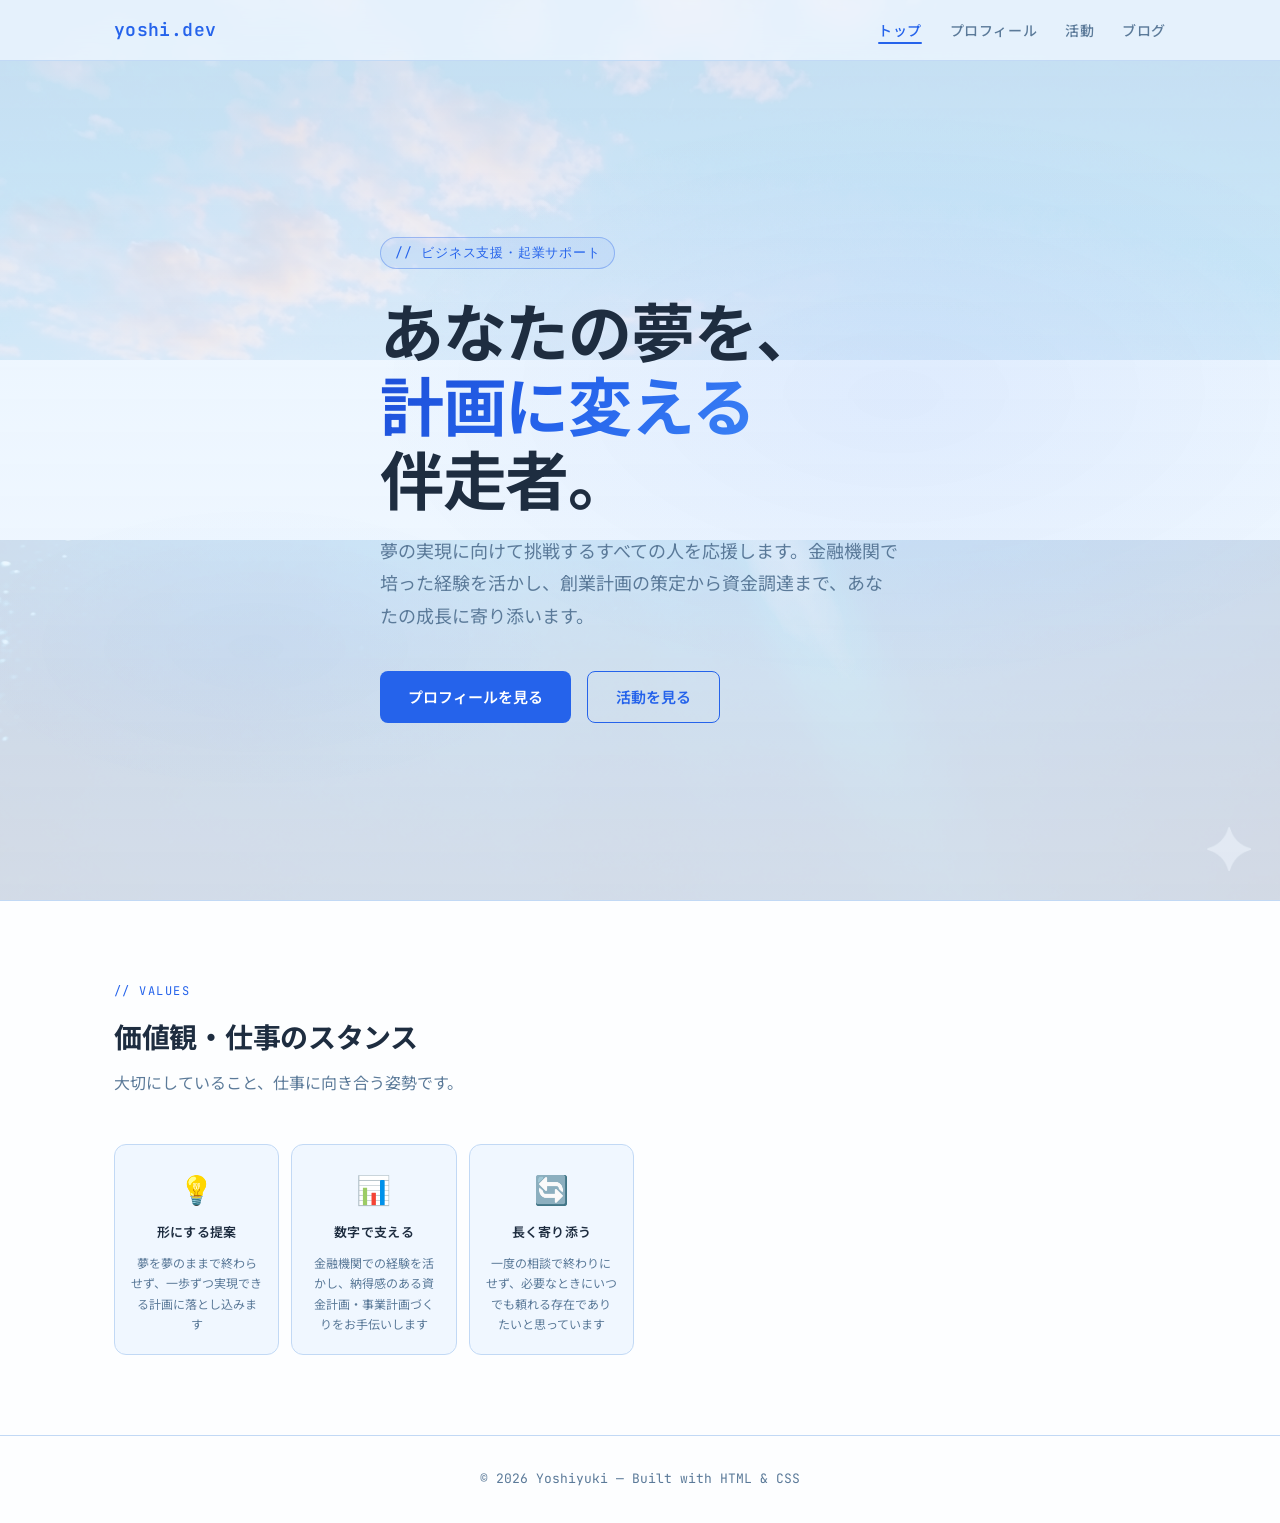
==== index.html @ 0354d38d "初回公開：ポートフォリオサイト" ====
<!DOCTYPE html>
<html lang="ja">
<head>
  <meta charset="UTF-8" />
  <meta name="viewport" content="width=device-width, initial-scale=1.0" />
  <title>Yoshiyuki — Portfolio</title>
  <link rel="preconnect" href="https://fonts.googleapis.com" />
  <link rel="preconnect" href="https://fonts.gstatic.com" crossorigin />
  <link href="https://fonts.googleapis.com/css2?family=Noto+Sans+JP:wght@400;500;600;700&family=JetBrains+Mono:wght@400;600&display=swap" rel="stylesheet" />
  <link rel="stylesheet" href="style.css" />
</head>
<body>

  <!-- Fixed background images (sky top / sea bottom) -->
  <div class="bg-fixed-sky"></div>
  <div class="bg-fixed-sea"></div>

  <!-- ===== Navigation ===== -->
  <nav class="nav">
    <div class="nav-inner">
      <span class="nav-logo">yoshi.dev</span>
      <ul class="nav-links">
        <li><a href="#" data-page="top" class="active">トップ</a></li>
        <li><a href="#" data-page="profile">プロフィール</a></li>
        <li><a href="#" data-page="activities">活動</a></li>
        <li><a href="#" data-page="blog">ブログ</a></li>
      </ul>
    </div>
  </nav>

  <!-- ===== TOP PAGE ===== -->
  <div class="page active" id="page-top">

    <section class="hero">
      <div class="hero-bg"></div>
      <div class="container hero-content">
        <div class="hero-tag">// ビジネス支援・起業サポート</div>
        <h1 class="hero-title">
          あなたの夢を、<br>
          <span>計画に変える</span><br>
          伴走者。
        </h1>
        <p class="hero-sub">
          夢の実現に向けて挑戦するすべての人を応援します。金融機関で培った経験を活かし、創業計画の策定から資金調達まで、あなたの成長に寄り添います。
        </p>
        <div class="hero-cta">
          <a class="btn btn-primary" href="#" data-page="profile">プロフィールを見る</a>
          <a class="btn btn-outline" href="#" data-page="activities">活動を見る</a>
        </div>
      </div>
    </section>

    <section class="skills-section">
      <div class="container">
        <div class="section-label">// values</div>
        <h2 class="section-title">価値観・仕事のスタンス</h2>
        <p class="section-desc">大切にしていること、仕事に向き合う姿勢です。</p>
        <div class="skills-grid">
          <div class="skill-card">
            <div class="skill-icon">💡</div>
            <div class="skill-name">形にする提案</div>
            <p class="skill-desc">夢を夢のままで終わらせず、一歩ずつ実現できる計画に落とし込みます</p>
          </div>
          <div class="skill-card">
            <div class="skill-icon">📊</div>
            <div class="skill-name">数字で支える</div>
            <p class="skill-desc">金融機関での経験を活かし、納得感のある資金計画・事業計画づくりをお手伝いします</p>
          </div>
          <div class="skill-card">
            <div class="skill-icon">🔄</div>
            <div class="skill-name">長く寄り添う</div>
            <p class="skill-desc">一度の相談で終わりにせず、必要なときにいつでも頼れる存在でありたいと思っています</p>
          </div>
        </div>
      </div>
    </section>

    <footer class="footer">
      <div class="container">
        <p class="footer-text">© 2026 Yoshiyuki — Built with HTML &amp; CSS</p>
      </div>
    </footer>

  </div>

  <!-- ===== PROFILE PAGE ===== -->
  <div class="page" id="page-profile">

    <section class="profile-section">
      <div class="container">

        <div class="profile-hero">
          <div class="profile-avatar-wrap">
            <div class="profile-avatar">👨‍💻</div>
          </div>
          <div>
            <p class="profile-role">// Web Developer</p>
            <h1 class="profile-name">Y・S</h1>
            <p class="profile-bio">
              金融機関のスタートアップ支援部署で勤務中。起業予備軍向けに創業計画書の作成支援、スタートアップ向けに資金調達（デット調達）支援、学生向けにビジネスプランの作成支援などを行なっている。AI（Claude）を使い倒せるように努力中。兵庫県在住。全国転勤のため、次はどこに行くか不明。
            </p>
            <p class="profile-bio">
              趣味は読書、6歳と0歳の子供と遊ぶこと。
            </p>
          </div>
        </div>


      </div>
    </section>

    <footer class="footer">
      <div class="container">
        <p class="footer-text">© 2026 Yoshiyuki — Built with HTML &amp; CSS</p>
      </div>
    </footer>

  </div>

  <!-- ===== ACTIVITIES PAGE ===== -->
  <div class="page" id="page-activities">

    <section class="activities-section">
      <div class="container">
        <div class="section-label">// activities</div>
        <h2 class="section-title">活動</h2>
        <p class="section-desc">個人プロジェクトや技術コミュニティでの活動をまとめています。</p>
        <div class="activities-grid">

          <div class="activity-card">
            <span class="activity-icon">🏪</span>
            <span class="activity-tag">Support</span>
            <h3 class="activity-title">スモールビジネス支援</h3>
            <p class="activity-desc">
              地域に根ざした小規模事業者の経営課題に向き合い、事業計画の策定や資金調達の相談に対応しています。
              一人ひとりのビジネスオーナーが安心して経営に集中できる環境づくりを支援します。
            </p>
          </div>

          <div class="activity-card">
            <span class="activity-icon">🚀</span>
            <span class="activity-tag">Support</span>
            <h3 class="activity-title">スタートアップ支援</h3>
            <p class="activity-desc">
              成長フェーズにあるスタートアップへのデット調達支援を中心に、資金繰りや事業成長に関わる相談を幅広く受けています。
              挑戦するチームの可能性を金融の側面から後押しします。
            </p>
          </div>

          <div class="activity-card">
            <span class="activity-icon">💡</span>
            <span class="activity-tag">Support</span>
            <h3 class="activity-title">アントレプレナーシップ支援</h3>
            <p class="activity-desc">
              学生や起業予備軍を対象に、ビジネスプランの作成支援や創業計画書のブラッシュアップを行っています。
              「起業したい」という意志を持つ人の最初の一歩を丁寧にサポートします。
            </p>
          </div>

        </div>
      </div>
    </section>

    <footer class="footer">
      <div class="container">
        <p class="footer-text">© 2026 Yoshiyuki — Built with HTML &amp; CSS</p>
      </div>
    </footer>

  </div>

  <!-- ===== BLOG PAGE ===== -->
  <div class="page" id="page-blog">

    <section class="blog-section">
      <div class="container">
        <div class="blog-header">
          <div class="section-label">// blog</div>
          <h2 class="section-title">ブログ</h2>
        </div>
        <div class="coming-soon-wrap">
          <div class="coming-soon-icon">✍️</div>
          <div class="coming-soon-label">Coming Soon</div>
          <h3 class="coming-soon-title">ブログは準備中です</h3>
          <p class="coming-soon-desc">
            技術メモや日々の気づきを書いていく予定です。
            React・TypeScript・CSS・DevOps などを中心に発信していきます。もうしばらくお待ちください。
          </p>
          <div class="coming-soon-topics">
            <span class="topic-chip">React</span>
            <span class="topic-chip">TypeScript</span>
            <span class="topic-chip">CSS</span>
            <span class="topic-chip">DevOps</span>
            <span class="topic-chip">AI</span>
            <span class="topic-chip">Performance</span>
          </div>
        </div>
      </div>
    </section>

    <footer class="footer">
      <div class="container">
        <p class="footer-text">© 2026 Yoshiyuki — Built with HTML &amp; CSS</p>
      </div>
    </footer>

  </div>

  <script>
    function showPage(pageId) {
      document.querySelectorAll('.page').forEach(p => p.classList.remove('active'));
      document.querySelectorAll('.nav-links a').forEach(a => a.classList.remove('active'));

      document.getElementById('page-' + pageId).classList.add('active');
      document.querySelector('[data-page="' + pageId + '"]').classList.add('active');

      window.scrollTo(0, 0);
    }

    document.querySelectorAll('[data-page]').forEach(el => {
      el.addEventListener('click', e => {
        e.preventDefault();
        const page = el.dataset.page;
        if (page) showPage(page);
      });
    });
  </script>

</body>
</html>
---- style.css ----
/* ===== Reset & Base ===== */
*, *::before, *::after {
  box-sizing: border-box;
  margin: 0;
  padding: 0;
}

:root {
  --color-bg: #f0f7ff;
  --color-surface: #ffffff;
  --color-border: #c2d9f5;
  --color-accent: #2563eb;
  --color-accent-light: #3b82f6;
  --color-text: #1e2d40;
  --color-muted: #5b7a99;
  --font-sans: 'Noto Sans JP', system-ui, sans-serif;
  --font-mono: 'JetBrains Mono', 'Fira Code', monospace;
  --radius: 12px;
  --transition: 0.2s ease;
}

html {
  scroll-behavior: smooth;
  background: var(--color-bg);
}

body {
  background: transparent;
  color: var(--color-text);
  font-family: var(--font-sans);
  font-size: 16px;
  line-height: 1.7;
  min-height: 100vh;
}

a {
  color: inherit;
  text-decoration: none;
}

img {
  max-width: 100%;
  display: block;
}

/* ===== Fixed Background Images ===== */
.bg-fixed-sky {
  position: fixed;
  top: 0;
  left: 0;
  width: 100%;
  height: 40vh;
  background: url('IMG_7863.PNG') center top / cover no-repeat;
  opacity: 0.35;
  pointer-events: none;
  z-index: -1;
}

.bg-fixed-sea {
  position: fixed;
  bottom: 0;
  left: 0;
  width: 100%;
  height: 40vh;
  background: url('IMG_7864.PNG') center bottom / cover no-repeat;
  opacity: 0.35;
  pointer-events: none;
  z-index: -1;
}

/* ===== Navigation ===== */
.nav {
  position: fixed;
  top: 0;
  left: 0;
  right: 0;
  z-index: 100;
  background: rgba(240, 247, 255, 0.88);
  backdrop-filter: blur(12px);
  -webkit-backdrop-filter: blur(12px);
  border-bottom: 1px solid var(--color-border);
}

.nav-inner {
  max-width: 1100px;
  margin: 0 auto;
  padding: 0 24px;
  height: 60px;
  display: flex;
  align-items: center;
  justify-content: space-between;
}

.nav-logo {
  font-family: var(--font-mono);
  font-size: 18px;
  font-weight: 600;
  color: var(--color-accent);
  letter-spacing: 0.02em;
}

.nav-links {
  display: flex;
  gap: 28px;
  list-style: none;
}

.nav-links a {
  font-size: 14px;
  font-weight: 500;
  color: var(--color-muted);
  letter-spacing: 0.04em;
  transition: color var(--transition);
  position: relative;
}

.nav-links a::after {
  content: '';
  position: absolute;
  bottom: -4px;
  left: 0;
  right: 0;
  height: 2px;
  background: var(--color-accent);
  border-radius: 2px;
  transform: scaleX(0);
  transition: transform var(--transition);
}

.nav-links a:hover,
.nav-links a.active {
  color: var(--color-accent);
}

.nav-links a:hover::after,
.nav-links a.active::after {
  transform: scaleX(1);
}

/* ===== Page Wrapper ===== */
.page {
  display: none;
  padding-top: 60px;
}

.page.active {
  display: block;
}

.container {
  max-width: 1100px;
  margin: 0 auto;
  padding: 0 24px;
}

/* ===== Hero (Top Page) ===== */
.hero {
  min-height: calc(100vh - 60px);
  display: flex;
  align-items: center;
  position: relative;
  overflow: hidden;
}

.hero-bg {
  position: absolute;
  inset: 0;
  background:
    radial-gradient(ellipse 60% 50% at 70% 40%, rgba(37, 99, 235, 0.08) 0%, transparent 70%),
    radial-gradient(ellipse 40% 30% at 20% 70%, rgba(59, 130, 246, 0.05) 0%, transparent 60%),
    linear-gradient(180deg, rgba(232, 244, 255, 0.55) 0%, rgba(240, 247, 255, 0.65) 100%);
  pointer-events: none;
}

.hero-content {
  position: relative;
  z-index: 1;
}

.hero-tag {
  display: inline-block;
  font-family: var(--font-mono);
  font-size: 13px;
  color: var(--color-accent);
  border: 1px solid rgba(37, 99, 235, 0.35);
  border-radius: 100px;
  padding: 4px 14px;
  margin-bottom: 24px;
  letter-spacing: 0.06em;
  background: rgba(37, 99, 235, 0.06);
}

.hero-title {
  font-size: clamp(36px, 6vw, 64px);
  font-weight: 700;
  line-height: 1.15;
  letter-spacing: -0.02em;
  margin-bottom: 20px;
  color: var(--color-text);
}

.hero-title span {
  background: linear-gradient(135deg, #1d4ed8 0%, #2563eb 50%, #3b82f6 100%);
  -webkit-background-clip: text;
  -webkit-text-fill-color: transparent;
  background-clip: text;
}

.hero-sub {
  font-size: 18px;
  color: var(--color-muted);
  max-width: 520px;
  margin-bottom: 40px;
  line-height: 1.8;
}

.hero-cta {
  display: flex;
  gap: 16px;
  flex-wrap: wrap;
}

.btn {
  display: inline-flex;
  align-items: center;
  gap: 8px;
  padding: 12px 28px;
  border-radius: 8px;
  font-size: 15px;
  font-weight: 600;
  cursor: pointer;
  transition: all var(--transition);
  border: none;
  font-family: var(--font-sans);
}

.btn-primary {
  background: var(--color-accent);
  color: #fff;
}

.btn-primary:hover {
  background: #1d4ed8;
  transform: translateY(-1px);
  box-shadow: 0 8px 24px rgba(37, 99, 235, 0.30);
}

.btn-outline {
  background: transparent;
  color: var(--color-accent);
  border: 1.5px solid var(--color-accent);
}

.btn-outline:hover {
  background: rgba(37, 99, 235, 0.06);
  transform: translateY(-1px);
}

/* Skills grid on top page */
.skills-section {
  padding: 80px 0;
  border-top: 1px solid var(--color-border);
  background: rgba(255, 255, 255, 0.82);
}

.section-label {
  font-family: var(--font-mono);
  font-size: 12px;
  color: var(--color-accent);
  letter-spacing: 0.12em;
  text-transform: uppercase;
  margin-bottom: 12px;
}

.section-title {
  font-size: 28px;
  font-weight: 700;
  margin-bottom: 8px;
  letter-spacing: -0.01em;
  color: var(--color-text);
}

.section-desc {
  color: var(--color-muted);
  margin-bottom: 48px;
}

.skills-grid {
  display: grid;
  grid-template-columns: repeat(auto-fill, minmax(160px, 1fr));
  gap: 12px;
}

.skill-card {
  background: var(--color-bg);
  border: 1px solid var(--color-border);
  border-radius: var(--radius);
  padding: 20px 16px;
  text-align: center;
  transition: all var(--transition);
}

.skill-card:hover {
  border-color: var(--color-accent);
  transform: translateY(-2px);
  box-shadow: 0 4px 20px rgba(37, 99, 235, 0.12);
  background: #fff;
}

.skill-icon {
  font-size: 28px;
  margin-bottom: 8px;
}

.skill-name {
  font-size: 13px;
  font-weight: 600;
  letter-spacing: 0.02em;
  color: var(--color-text);
}

.skill-desc {
  font-size: 12px;
  color: var(--color-muted);
  line-height: 1.7;
  margin-top: 10px;
}

/* ===== Profile Page ===== */
.profile-section {
  padding: 80px 0;
}

.profile-hero {
  display: grid;
  grid-template-columns: 1fr 2fr;
  gap: 64px;
  align-items: start;
  margin-bottom: 80px;
}

.profile-avatar-wrap {
  position: relative;
}

.profile-avatar {
  width: 100%;
  aspect-ratio: 1;
  border-radius: var(--radius);
  background: linear-gradient(135deg, #e8f4ff 0%, #dbeeff 100%);
  border: 1px solid var(--color-border);
  display: flex;
  align-items: center;
  justify-content: center;
  font-size: 80px;
  position: relative;
  overflow: hidden;
}

.profile-avatar::before {
  content: '';
  position: absolute;
  inset: 0;
  background: radial-gradient(circle at 30% 30%, rgba(37, 99, 235, 0.10) 0%, transparent 60%);
}

.profile-name {
  font-size: 36px;
  font-weight: 700;
  margin-bottom: 8px;
  letter-spacing: -0.02em;
  color: var(--color-text);
}

.profile-role {
  font-family: var(--font-mono);
  color: var(--color-accent);
  font-size: 14px;
  margin-bottom: 20px;
  letter-spacing: 0.04em;
}

.profile-bio {
  color: var(--color-muted);
  line-height: 1.9;
  margin-bottom: 16px;
}

/* Timeline */
.timeline-section {
  margin-bottom: 64px;
}

.timeline {
  position: relative;
  padding-left: 28px;
}

.timeline::before {
  content: '';
  position: absolute;
  left: 0;
  top: 8px;
  bottom: 8px;
  width: 1px;
  background: var(--color-border);
}

.timeline-item {
  position: relative;
  padding-bottom: 36px;
}

.timeline-item:last-child {
  padding-bottom: 0;
}

.timeline-item::before {
  content: '';
  position: absolute;
  left: -32px;
  top: 7px;
  width: 8px;
  height: 8px;
  border-radius: 50%;
  background: var(--color-accent);
  box-shadow: 0 0 0 3px rgba(37, 99, 235, 0.15);
}

.timeline-date {
  font-family: var(--font-mono);
  font-size: 12px;
  color: var(--color-accent);
  letter-spacing: 0.08em;
  margin-bottom: 4px;
}

.timeline-title {
  font-size: 16px;
  font-weight: 600;
  margin-bottom: 4px;
  color: var(--color-text);
}

.timeline-org {
  font-size: 14px;
  color: var(--color-muted);
}

/* ===== Activities Page ===== */
.activities-section {
  padding: 80px 0;
}

.activities-grid {
  display: grid;
  grid-template-columns: repeat(auto-fill, minmax(300px, 1fr));
  gap: 28px;
}

.activity-card {
  background: rgba(255, 255, 255, 0.88);
  border: 1px solid var(--color-border);
  border-radius: var(--radius);
  padding: 40px 32px;
  transition: all var(--transition);
  position: relative;
  overflow: hidden;
}

.activity-card::before {
  content: '';
  position: absolute;
  top: 0;
  left: 0;
  right: 0;
  height: 3px;
  background: linear-gradient(90deg, var(--color-accent), var(--color-accent-light));
  opacity: 0;
  transition: opacity var(--transition);
}

.activity-card:hover {
  border-color: var(--color-accent);
  transform: translateY(-4px);
  box-shadow: 0 12px 40px rgba(37, 99, 235, 0.13);
}

.activity-card:hover::before {
  opacity: 1;
}

.activity-icon {
  font-size: 48px;
  margin-bottom: 20px;
  display: block;
}

.activity-tag {
  display: inline-block;
  font-family: var(--font-mono);
  font-size: 11px;
  font-weight: 600;
  letter-spacing: 0.08em;
  color: var(--color-accent);
  background: rgba(37, 99, 235, 0.07);
  border: 1px solid rgba(37, 99, 235, 0.2);
  border-radius: 100px;
  padding: 3px 10px;
  margin-bottom: 16px;
}

.activity-title {
  font-size: 20px;
  font-weight: 700;
  margin-bottom: 14px;
  color: var(--color-text);
  letter-spacing: -0.01em;
}

.activity-desc {
  font-size: 15px;
  color: var(--color-muted);
  line-height: 1.8;
}

/* ===== Blog Page ===== */
.blog-section {
  padding: 80px 0;
}

.blog-header {
  margin-bottom: 48px;
}

.coming-soon-wrap {
  display: flex;
  flex-direction: column;
  align-items: center;
  justify-content: center;
  padding: 80px 24px;
  text-align: center;
}

.coming-soon-icon {
  font-size: 64px;
  margin-bottom: 24px;
  opacity: 0.8;
}

.coming-soon-label {
  font-family: var(--font-mono);
  font-size: 12px;
  color: var(--color-accent);
  letter-spacing: 0.14em;
  text-transform: uppercase;
  margin-bottom: 16px;
}

.coming-soon-title {
  font-size: 26px;
  font-weight: 700;
  color: var(--color-text);
  margin-bottom: 16px;
  letter-spacing: -0.01em;
}

.coming-soon-desc {
  font-size: 16px;
  color: var(--color-muted);
  max-width: 480px;
  line-height: 1.8;
}

.coming-soon-topics {
  display: flex;
  gap: 10px;
  flex-wrap: wrap;
  justify-content: center;
  margin-top: 28px;
}

.topic-chip {
  display: inline-block;
  font-size: 13px;
  font-weight: 500;
  color: var(--color-accent);
  background: rgba(37, 99, 235, 0.07);
  border: 1px solid rgba(37, 99, 235, 0.2);
  border-radius: 100px;
  padding: 6px 16px;
}

/* ===== Footer ===== */
.footer {
  border-top: 1px solid var(--color-border);
  padding: 32px 0;
  text-align: center;
  background: rgba(255, 255, 255, 0.82);
}

.footer-text {
  font-size: 13px;
  color: var(--color-muted);
  font-family: var(--font-mono);
}

/* ===== Responsive ===== */
@media (max-width: 768px) {
  .profile-hero {
    grid-template-columns: 1fr;
    gap: 40px;
  }

  .profile-avatar {
    max-width: 200px;
    font-size: 60px;
  }

  .activities-grid {
    grid-template-columns: 1fr;
  }

  .hero-cta {
    flex-direction: column;
  }

  .nav-links {
    gap: 16px;
  }
}
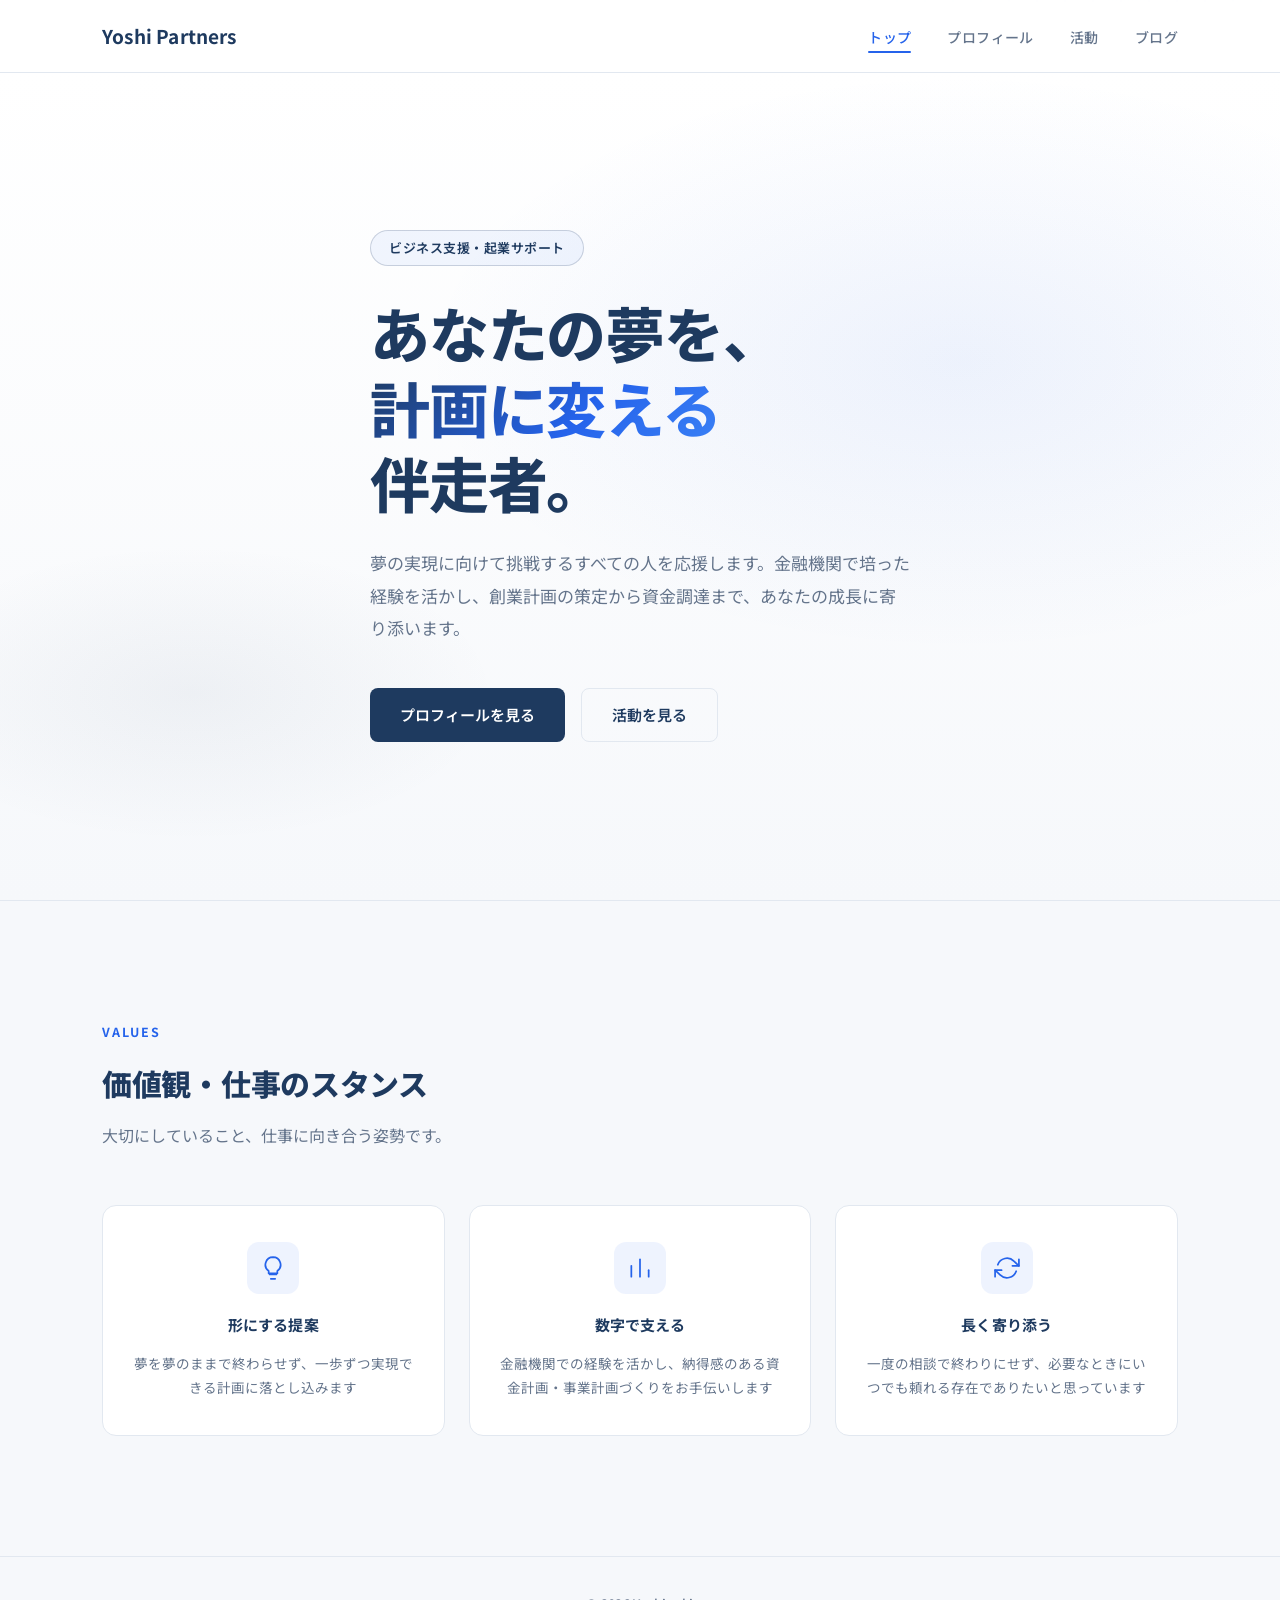
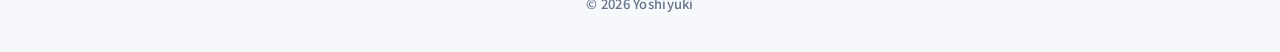
==== commit f85c43db: "デザイン刷新：コーポレート風にブラッシュアップ Co-Authored-By: Claude Sonnet 5 <noreply@anthropic.com>" ====
--- a/index.html
+++ b/index.html
@@ -3,22 +3,21 @@
 <head>
   <meta charset="UTF-8" />
   <meta name="viewport" content="width=device-width, initial-scale=1.0" />
-  <title>Yoshiyuki — Portfolio</title>
+  <title>Yoshi Partners — Portfolio</title>
   <link rel="preconnect" href="https://fonts.googleapis.com" />
   <link rel="preconnect" href="https://fonts.gstatic.com" crossorigin />
-  <link href="https://fonts.googleapis.com/css2?family=Noto+Sans+JP:wght@400;500;600;700&family=JetBrains+Mono:wght@400;600&display=swap" rel="stylesheet" />
+  <link href="https://fonts.googleapis.com/css2?family=Noto+Sans+JP:wght@400;500;600;700;800&display=swap" rel="stylesheet" />
   <link rel="stylesheet" href="style.css" />
 </head>
 <body>
 
-  <!-- Fixed background images (sky top / sea bottom) -->
-  <div class="bg-fixed-sky"></div>
-  <div class="bg-fixed-sea"></div>
+  <!-- Subtle fixed geometric background pattern -->
+  <div class="bg-pattern"></div>
 
   <!-- ===== Navigation ===== -->
   <nav class="nav">
     <div class="nav-inner">
-      <span class="nav-logo">yoshi.dev</span>
+      <span class="nav-logo">Yoshi Partners</span>
       <ul class="nav-links">
         <li><a href="#" data-page="top" class="active">トップ</a></li>
         <li><a href="#" data-page="profile">プロフィール</a></li>
@@ -34,7 +33,7 @@
     <section class="hero">
       <div class="hero-bg"></div>
       <div class="container hero-content">
-        <div class="hero-tag">// ビジネス支援・起業サポート</div>
+        <div class="hero-tag">ビジネス支援・起業サポート</div>
         <h1 class="hero-title">
           あなたの夢を、<br>
           <span>計画に変える</span><br>
@@ -52,22 +51,28 @@
 
     <section class="skills-section">
       <div class="container">
-        <div class="section-label">// values</div>
+        <div class="section-label">values</div>
         <h2 class="section-title">価値観・仕事のスタンス</h2>
         <p class="section-desc">大切にしていること、仕事に向き合う姿勢です。</p>
         <div class="skills-grid">
           <div class="skill-card">
-            <div class="skill-icon">💡</div>
+            <div class="icon-badge">
+              <svg viewBox="0 0 24 24"><path d="M9 18h6M10 22h4M12 2a7 7 0 0 0-4 12.74V17h8v-2.26A7 7 0 0 0 12 2z"/></svg>
+            </div>
             <div class="skill-name">形にする提案</div>
             <p class="skill-desc">夢を夢のままで終わらせず、一歩ずつ実現できる計画に落とし込みます</p>
           </div>
           <div class="skill-card">
-            <div class="skill-icon">📊</div>
+            <div class="icon-badge">
+              <svg viewBox="0 0 24 24"><line x1="4" y1="20" x2="4" y2="10"/><line x1="12" y1="20" x2="12" y2="4"/><line x1="20" y1="20" x2="20" y2="14"/></svg>
+            </div>
             <div class="skill-name">数字で支える</div>
             <p class="skill-desc">金融機関での経験を活かし、納得感のある資金計画・事業計画づくりをお手伝いします</p>
           </div>
           <div class="skill-card">
-            <div class="skill-icon">🔄</div>
+            <div class="icon-badge">
+              <svg viewBox="0 0 24 24"><path d="M23 4v6h-6"/><path d="M1 20v-6h6"/><path d="M3.51 9a9 9 0 0 1 14.85-3.36L23 10"/><path d="M1 14l4.64 4.36A9 9 0 0 0 20.49 15"/></svg>
+            </div>
             <div class="skill-name">長く寄り添う</div>
             <p class="skill-desc">一度の相談で終わりにせず、必要なときにいつでも頼れる存在でありたいと思っています</p>
           </div>
@@ -77,7 +82,7 @@
 
     <footer class="footer">
       <div class="container">
-        <p class="footer-text">© 2026 Yoshiyuki — Built with HTML &amp; CSS</p>
+        <p class="footer-text">© 2026 Yoshiyuki</p>
       </div>
     </footer>
 
@@ -91,10 +96,12 @@
 
         <div class="profile-hero">
           <div class="profile-avatar-wrap">
-            <div class="profile-avatar">👨‍💻</div>
+            <div class="profile-avatar">
+              <span class="profile-avatar-initials">YS</span>
+            </div>
           </div>
           <div>
-            <p class="profile-role">// Web Developer</p>
+            <p class="profile-role">Business Support</p>
             <h1 class="profile-name">Y・S</h1>
             <p class="profile-bio">
               金融機関のスタートアップ支援部署で勤務中。起業予備軍向けに創業計画書の作成支援、スタートアップ向けに資金調達（デット調達）支援、学生向けにビジネスプランの作成支援などを行なっている。AI（Claude）を使い倒せるように努力中。兵庫県在住。全国転勤のため、次はどこに行くか不明。
@@ -111,7 +118,7 @@
 
     <footer class="footer">
       <div class="container">
-        <p class="footer-text">© 2026 Yoshiyuki — Built with HTML &amp; CSS</p>
+        <p class="footer-text">© 2026 Yoshiyuki</p>
       </div>
     </footer>
 
@@ -122,13 +129,15 @@
 
     <section class="activities-section">
       <div class="container">
-        <div class="section-label">// activities</div>
+        <div class="section-label">activities</div>
         <h2 class="section-title">活動</h2>
-        <p class="section-desc">個人プロジェクトや技術コミュニティでの活動をまとめています。</p>
+        <p class="section-desc">事業者・起業家の皆さまへの支援活動をご紹介します。</p>
         <div class="activities-grid">
 
           <div class="activity-card">
-            <span class="activity-icon">🏪</span>
+            <div class="icon-badge">
+              <svg viewBox="0 0 24 24"><path d="M3 9l9-7 9 7v11a2 2 0 0 1-2 2H5a2 2 0 0 1-2-2z"/><polyline points="9 22 9 12 15 12 15 22"/></svg>
+            </div>
             <span class="activity-tag">Support</span>
             <h3 class="activity-title">スモールビジネス支援</h3>
             <p class="activity-desc">
@@ -138,7 +147,9 @@
           </div>
 
           <div class="activity-card">
-            <span class="activity-icon">🚀</span>
+            <div class="icon-badge">
+              <svg viewBox="0 0 24 24"><polyline points="23 6 13.5 15.5 8.5 10.5 1 18"/><polyline points="17 6 23 6 23 12"/></svg>
+            </div>
             <span class="activity-tag">Support</span>
             <h3 class="activity-title">スタートアップ支援</h3>
             <p class="activity-desc">
@@ -148,7 +159,9 @@
           </div>
 
           <div class="activity-card">
-            <span class="activity-icon">💡</span>
+            <div class="icon-badge">
+              <svg viewBox="0 0 24 24"><circle cx="12" cy="12" r="10"/><polygon points="16.24 7.76 14.12 14.12 7.76 16.24 9.88 9.88 16.24 7.76"/></svg>
+            </div>
             <span class="activity-tag">Support</span>
             <h3 class="activity-title">アントレプレナーシップ支援</h3>
             <p class="activity-desc">
@@ -163,7 +176,7 @@
 
     <footer class="footer">
       <div class="container">
-        <p class="footer-text">© 2026 Yoshiyuki — Built with HTML &amp; CSS</p>
+        <p class="footer-text">© 2026 Yoshiyuki</p>
       </div>
     </footer>
 
@@ -175,32 +188,28 @@
     <section class="blog-section">
       <div class="container">
         <div class="blog-header">
-          <div class="section-label">// blog</div>
+          <div class="section-label">blog</div>
           <h2 class="section-title">ブログ</h2>
         </div>
         <div class="coming-soon-wrap">
-          <div class="coming-soon-icon">✍️</div>
+          <div class="coming-soon-icon">
+            <div class="icon-badge">
+              <svg viewBox="0 0 24 24"><path d="M17 3a2.85 2.83 0 1 1 4 4L7.5 20.5 2 22l1.5-5.5z"/></svg>
+            </div>
+          </div>
           <div class="coming-soon-label">Coming Soon</div>
           <h3 class="coming-soon-title">ブログは準備中です</h3>
           <p class="coming-soon-desc">
-            技術メモや日々の気づきを書いていく予定です。
-            React・TypeScript・CSS・DevOps などを中心に発信していきます。もうしばらくお待ちください。
+            日々の気づきや取り組みを書いていく予定です。
+            スモールビジネス支援・スタートアップ支援・アントレプレナーシップ支援に関する話題を発信予定です。もうしばらくお待ちください。
           </p>
-          <div class="coming-soon-topics">
-            <span class="topic-chip">React</span>
-            <span class="topic-chip">TypeScript</span>
-            <span class="topic-chip">CSS</span>
-            <span class="topic-chip">DevOps</span>
-            <span class="topic-chip">AI</span>
-            <span class="topic-chip">Performance</span>
-          </div>
-        </div>
-      </div>
-    </section>
-
-    <footer class="footer">
-      <div class="container">
-        <p class="footer-text">© 2026 Yoshiyuki — Built with HTML &amp; CSS</p>
+        </div>
+      </div>
+    </section>
+
+    <footer class="footer">
+      <div class="container">
+        <p class="footer-text">© 2026 Yoshiyuki</p>
       </div>
     </footer>
 
--- a/style.css
+++ b/style.css
@@ -6,16 +6,18 @@
 }
 
 :root {
-  --color-bg: #f0f7ff;
+  --color-bg: #ffffff;
   --color-surface: #ffffff;
-  --color-border: #c2d9f5;
+  --color-surface-alt: #f6f8fb;
+  --color-navy: #1e3a5f;
+  --color-navy-dark: #142942;
+  --color-border: #e2e8f0;
   --color-accent: #2563eb;
   --color-accent-light: #3b82f6;
-  --color-text: #1e2d40;
-  --color-muted: #5b7a99;
+  --color-text: #1e293b;
+  --color-muted: #64748b;
   --font-sans: 'Noto Sans JP', system-ui, sans-serif;
-  --font-mono: 'JetBrains Mono', 'Fira Code', monospace;
-  --radius: 12px;
+  --radius: 14px;
   --transition: 0.2s ease;
 }
 
@@ -28,8 +30,9 @@
   background: transparent;
   color: var(--color-text);
   font-family: var(--font-sans);
+  font-weight: 400;
   font-size: 16px;
-  line-height: 1.7;
+  line-height: 1.75;
   min-height: 100vh;
 }
 
@@ -43,29 +46,20 @@
   display: block;
 }
 
-/* ===== Fixed Background Images ===== */
-.bg-fixed-sky {
+svg {
+  display: block;
+}
+
+/* ===== Fixed geometric background pattern ===== */
+.bg-pattern {
   position: fixed;
-  top: 0;
-  left: 0;
-  width: 100%;
-  height: 40vh;
-  background: url('IMG_7863.PNG') center top / cover no-repeat;
-  opacity: 0.35;
+  inset: 0;
+  z-index: -1;
   pointer-events: none;
-  z-index: -1;
-}
-
-.bg-fixed-sea {
-  position: fixed;
-  bottom: 0;
-  left: 0;
-  width: 100%;
-  height: 40vh;
-  background: url('IMG_7864.PNG') center bottom / cover no-repeat;
-  opacity: 0.35;
-  pointer-events: none;
-  z-index: -1;
+  background:
+    radial-gradient(circle at 1px 1px, rgba(30, 58, 95, 0.06) 1px, transparent 0) 0 0 / 28px 28px,
+    radial-gradient(ellipse 55% 40% at 88% 0%, rgba(37, 99, 235, 0.05) 0%, transparent 70%),
+    radial-gradient(ellipse 50% 35% at 5% 100%, rgba(30, 58, 95, 0.04) 0%, transparent 70%);
 }
 
 /* ===== Navigation ===== */
@@ -75,33 +69,32 @@
   left: 0;
   right: 0;
   z-index: 100;
-  background: rgba(240, 247, 255, 0.88);
+  background: rgba(255, 255, 255, 0.92);
   backdrop-filter: blur(12px);
   -webkit-backdrop-filter: blur(12px);
   border-bottom: 1px solid var(--color-border);
 }
 
 .nav-inner {
-  max-width: 1100px;
+  max-width: 1140px;
   margin: 0 auto;
-  padding: 0 24px;
-  height: 60px;
+  padding: 0 32px;
+  height: 72px;
   display: flex;
   align-items: center;
   justify-content: space-between;
 }
 
 .nav-logo {
-  font-family: var(--font-mono);
-  font-size: 18px;
-  font-weight: 600;
-  color: var(--color-accent);
-  letter-spacing: 0.02em;
+  font-size: 19px;
+  font-weight: 700;
+  color: var(--color-navy);
+  letter-spacing: 0.01em;
 }
 
 .nav-links {
   display: flex;
-  gap: 28px;
+  gap: 36px;
   list-style: none;
 }
 
@@ -109,7 +102,7 @@
   font-size: 14px;
   font-weight: 500;
   color: var(--color-muted);
-  letter-spacing: 0.04em;
+  letter-spacing: 0.03em;
   transition: color var(--transition);
   position: relative;
 }
@@ -117,7 +110,7 @@
 .nav-links a::after {
   content: '';
   position: absolute;
-  bottom: -4px;
+  bottom: -6px;
   left: 0;
   right: 0;
   height: 2px;
@@ -140,7 +133,7 @@
 /* ===== Page Wrapper ===== */
 .page {
   display: none;
-  padding-top: 60px;
+  padding-top: 72px;
 }
 
 .page.active {
@@ -148,14 +141,14 @@
 }
 
 .container {
-  max-width: 1100px;
+  max-width: 1140px;
   margin: 0 auto;
-  padding: 0 24px;
+  padding: 0 32px;
 }
 
 /* ===== Hero (Top Page) ===== */
 .hero {
-  min-height: calc(100vh - 60px);
+  min-height: calc(100vh - 72px);
   display: flex;
   align-items: center;
   position: relative;
@@ -166,52 +159,54 @@
   position: absolute;
   inset: 0;
   background:
-    radial-gradient(ellipse 60% 50% at 70% 40%, rgba(37, 99, 235, 0.08) 0%, transparent 70%),
-    radial-gradient(ellipse 40% 30% at 20% 70%, rgba(59, 130, 246, 0.05) 0%, transparent 60%),
-    linear-gradient(180deg, rgba(232, 244, 255, 0.55) 0%, rgba(240, 247, 255, 0.65) 100%);
+    radial-gradient(ellipse 60% 50% at 75% 35%, rgba(37, 99, 235, 0.07) 0%, transparent 70%),
+    radial-gradient(ellipse 40% 30% at 15% 75%, rgba(30, 58, 95, 0.05) 0%, transparent 60%),
+    linear-gradient(180deg, #ffffff 0%, #f6f8fb 100%);
   pointer-events: none;
 }
 
 .hero-content {
   position: relative;
   z-index: 1;
+  padding: 60px 0;
 }
 
 .hero-tag {
   display: inline-block;
-  font-family: var(--font-mono);
   font-size: 13px;
-  color: var(--color-accent);
-  border: 1px solid rgba(37, 99, 235, 0.35);
+  font-weight: 600;
+  color: var(--color-navy);
+  border: 1px solid rgba(30, 58, 95, 0.2);
   border-radius: 100px;
-  padding: 4px 14px;
-  margin-bottom: 24px;
-  letter-spacing: 0.06em;
+  padding: 6px 18px;
+  margin-bottom: 28px;
+  letter-spacing: 0.04em;
   background: rgba(37, 99, 235, 0.06);
 }
 
 .hero-title {
-  font-size: clamp(36px, 6vw, 64px);
-  font-weight: 700;
-  line-height: 1.15;
+  font-size: clamp(36px, 6vw, 60px);
+  font-weight: 800;
+  line-height: 1.25;
   letter-spacing: -0.02em;
-  margin-bottom: 20px;
-  color: var(--color-text);
+  margin-bottom: 28px;
+  color: var(--color-navy);
 }
 
 .hero-title span {
-  background: linear-gradient(135deg, #1d4ed8 0%, #2563eb 50%, #3b82f6 100%);
+  background: linear-gradient(135deg, var(--color-navy) 0%, var(--color-accent) 60%, var(--color-accent-light) 100%);
   -webkit-background-clip: text;
   -webkit-text-fill-color: transparent;
   background-clip: text;
 }
 
 .hero-sub {
-  font-size: 18px;
-  color: var(--color-muted);
-  max-width: 520px;
-  margin-bottom: 40px;
-  line-height: 1.8;
+  font-size: 17px;
+  font-weight: 400;
+  color: var(--color-muted);
+  max-width: 540px;
+  margin-bottom: 44px;
+  line-height: 1.9;
 }
 
 .hero-cta {
@@ -224,7 +219,7 @@
   display: inline-flex;
   align-items: center;
   gap: 8px;
-  padding: 12px 28px;
+  padding: 13px 30px;
   border-radius: 8px;
   font-size: 15px;
   font-weight: 600;
@@ -235,106 +230,139 @@
 }
 
 .btn-primary {
-  background: var(--color-accent);
+  background: var(--color-navy);
   color: #fff;
 }
 
 .btn-primary:hover {
-  background: #1d4ed8;
+  background: var(--color-navy-dark);
   transform: translateY(-1px);
-  box-shadow: 0 8px 24px rgba(37, 99, 235, 0.30);
+  box-shadow: 0 8px 20px rgba(30, 58, 95, 0.22);
 }
 
 .btn-outline {
   background: transparent;
-  color: var(--color-accent);
-  border: 1.5px solid var(--color-accent);
+  color: var(--color-navy);
+  border: 1.5px solid var(--color-border);
 }
 
 .btn-outline:hover {
-  background: rgba(37, 99, 235, 0.06);
+  border-color: var(--color-navy);
+  background: rgba(30, 58, 95, 0.04);
   transform: translateY(-1px);
+}
+
+/* Shared icon badge for line icons */
+.icon-badge {
+  width: 52px;
+  height: 52px;
+  border-radius: 12px;
+  background: rgba(37, 99, 235, 0.08);
+  display: flex;
+  align-items: center;
+  justify-content: center;
+  margin: 0 auto 18px;
+}
+
+.icon-badge svg {
+  width: 26px;
+  height: 26px;
+  stroke: var(--color-accent);
+  fill: none;
+  stroke-width: 1.6;
+  stroke-linecap: round;
+  stroke-linejoin: round;
+}
+
+.activity-card .icon-badge {
+  margin: 0 0 24px;
+}
+
+.coming-soon-icon .icon-badge {
+  margin: 0 auto 28px;
+  width: 64px;
+  height: 64px;
+  border-radius: 16px;
+}
+
+.coming-soon-icon .icon-badge svg {
+  width: 32px;
+  height: 32px;
 }
 
 /* Skills grid on top page */
 .skills-section {
-  padding: 80px 0;
+  padding: 120px 0;
   border-top: 1px solid var(--color-border);
-  background: rgba(255, 255, 255, 0.82);
+  background: var(--color-surface-alt);
 }
 
 .section-label {
-  font-family: var(--font-mono);
-  font-size: 12px;
+  font-size: 12.5px;
+  font-weight: 700;
   color: var(--color-accent);
-  letter-spacing: 0.12em;
+  letter-spacing: 0.16em;
   text-transform: uppercase;
+  margin-bottom: 14px;
+}
+
+.section-title {
+  font-size: 30px;
+  font-weight: 800;
   margin-bottom: 12px;
-}
-
-.section-title {
-  font-size: 28px;
-  font-weight: 700;
-  margin-bottom: 8px;
   letter-spacing: -0.01em;
-  color: var(--color-text);
+  color: var(--color-navy);
 }
 
 .section-desc {
   color: var(--color-muted);
-  margin-bottom: 48px;
+  margin-bottom: 56px;
+  font-size: 16px;
 }
 
 .skills-grid {
   display: grid;
-  grid-template-columns: repeat(auto-fill, minmax(160px, 1fr));
-  gap: 12px;
+  grid-template-columns: repeat(auto-fit, minmax(230px, 1fr));
+  gap: 24px;
 }
 
 .skill-card {
-  background: var(--color-bg);
+  background: var(--color-surface);
   border: 1px solid var(--color-border);
   border-radius: var(--radius);
-  padding: 20px 16px;
+  padding: 36px 28px;
   text-align: center;
   transition: all var(--transition);
 }
 
 .skill-card:hover {
   border-color: var(--color-accent);
-  transform: translateY(-2px);
-  box-shadow: 0 4px 20px rgba(37, 99, 235, 0.12);
-  background: #fff;
-}
-
-.skill-icon {
-  font-size: 28px;
-  margin-bottom: 8px;
+  box-shadow: 0 8px 24px rgba(30, 58, 95, 0.08);
 }
 
 .skill-name {
-  font-size: 13px;
-  font-weight: 600;
-  letter-spacing: 0.02em;
-  color: var(--color-text);
+  font-size: 15px;
+  font-weight: 700;
+  letter-spacing: 0.01em;
+  color: var(--color-navy);
 }
 
 .skill-desc {
-  font-size: 12px;
-  color: var(--color-muted);
-  line-height: 1.7;
-  margin-top: 10px;
+  font-size: 13.5px;
+  color: var(--color-muted);
+  line-height: 1.8;
+  margin-top: 12px;
 }
 
 /* ===== Profile Page ===== */
 .profile-section {
-  padding: 80px 0;
+  padding: 120px 0;
 }
 
 .profile-hero {
   display: grid;
   grid-template-columns: 1fr 2fr;
-  gap: 64px;
+  gap: 72px;
   align-items: start;
   margin-bottom: 80px;
 }
@@ -347,12 +375,10 @@
   width: 100%;
   aspect-ratio: 1;
   border-radius: var(--radius);
-  background: linear-gradient(135deg, #e8f4ff 0%, #dbeeff 100%);
-  border: 1px solid var(--color-border);
+  background: linear-gradient(135deg, var(--color-navy) 0%, var(--color-navy-dark) 100%);
   display: flex;
   align-items: center;
   justify-content: center;
-  font-size: 80px;
   position: relative;
   overflow: hidden;
 }
@@ -361,29 +387,42 @@
   content: '';
   position: absolute;
   inset: 0;
-  background: radial-gradient(circle at 30% 30%, rgba(37, 99, 235, 0.10) 0%, transparent 60%);
+  background:
+    radial-gradient(circle at 1px 1px, rgba(255, 255, 255, 0.12) 1px, transparent 0) 0 0 / 20px 20px,
+    radial-gradient(circle at 75% 25%, rgba(37, 99, 235, 0.35) 0%, transparent 60%);
+}
+
+.profile-avatar-initials {
+  position: relative;
+  z-index: 1;
+  font-size: 56px;
+  font-weight: 700;
+  color: #fff;
+  letter-spacing: 0.03em;
 }
 
 .profile-name {
-  font-size: 36px;
-  font-weight: 700;
-  margin-bottom: 8px;
+  font-size: 38px;
+  font-weight: 800;
+  margin-bottom: 10px;
   letter-spacing: -0.02em;
-  color: var(--color-text);
+  color: var(--color-navy);
 }
 
 .profile-role {
-  font-family: var(--font-mono);
+  display: inline-block;
+  font-size: 13px;
+  font-weight: 700;
   color: var(--color-accent);
-  font-size: 14px;
-  margin-bottom: 20px;
-  letter-spacing: 0.04em;
+  margin-bottom: 24px;
+  letter-spacing: 0.1em;
+  text-transform: uppercase;
 }
 
 .profile-bio {
   color: var(--color-muted);
-  line-height: 1.9;
-  margin-bottom: 16px;
+  line-height: 1.95;
+  margin-bottom: 18px;
 }
 
 /* Timeline */
@@ -428,18 +467,18 @@
 }
 
 .timeline-date {
-  font-family: var(--font-mono);
   font-size: 12px;
+  font-weight: 700;
   color: var(--color-accent);
-  letter-spacing: 0.08em;
+  letter-spacing: 0.06em;
   margin-bottom: 4px;
 }
 
 .timeline-title {
   font-size: 16px;
-  font-weight: 600;
+  font-weight: 700;
   margin-bottom: 4px;
-  color: var(--color-text);
+  color: var(--color-navy);
 }
 
 .timeline-org {
@@ -449,20 +488,20 @@
 
 /* ===== Activities Page ===== */
 .activities-section {
-  padding: 80px 0;
+  padding: 120px 0;
 }
 
 .activities-grid {
   display: grid;
-  grid-template-columns: repeat(auto-fill, minmax(300px, 1fr));
+  grid-template-columns: repeat(auto-fit, minmax(300px, 1fr));
   gap: 28px;
 }
 
 .activity-card {
-  background: rgba(255, 255, 255, 0.88);
+  background: var(--color-surface);
   border: 1px solid var(--color-border);
   border-radius: var(--radius);
-  padding: 40px 32px;
+  padding: 44px 36px;
   transition: all var(--transition);
   position: relative;
   overflow: hidden;
@@ -475,62 +514,56 @@
   left: 0;
   right: 0;
   height: 3px;
-  background: linear-gradient(90deg, var(--color-accent), var(--color-accent-light));
+  background: linear-gradient(90deg, var(--color-navy), var(--color-accent-light));
   opacity: 0;
   transition: opacity var(--transition);
 }
 
 .activity-card:hover {
   border-color: var(--color-accent);
-  transform: translateY(-4px);
-  box-shadow: 0 12px 40px rgba(37, 99, 235, 0.13);
+  transform: translateY(-3px);
+  box-shadow: 0 12px 32px rgba(30, 58, 95, 0.1);
 }
 
 .activity-card:hover::before {
   opacity: 1;
 }
 
-.activity-icon {
-  font-size: 48px;
-  margin-bottom: 20px;
-  display: block;
-}
-
 .activity-tag {
   display: inline-block;
-  font-family: var(--font-mono);
   font-size: 11px;
-  font-weight: 600;
-  letter-spacing: 0.08em;
+  font-weight: 700;
+  letter-spacing: 0.1em;
+  text-transform: uppercase;
   color: var(--color-accent);
   background: rgba(37, 99, 235, 0.07);
   border: 1px solid rgba(37, 99, 235, 0.2);
   border-radius: 100px;
-  padding: 3px 10px;
-  margin-bottom: 16px;
+  padding: 4px 12px;
+  margin-bottom: 18px;
 }
 
 .activity-title {
   font-size: 20px;
   font-weight: 700;
-  margin-bottom: 14px;
-  color: var(--color-text);
+  margin-bottom: 16px;
+  color: var(--color-navy);
   letter-spacing: -0.01em;
 }
 
 .activity-desc {
   font-size: 15px;
   color: var(--color-muted);
-  line-height: 1.8;
+  line-height: 1.85;
 }
 
 /* ===== Blog Page ===== */
 .blog-section {
-  padding: 80px 0;
+  padding: 120px 0;
 }
 
 .blog-header {
-  margin-bottom: 48px;
+  margin-bottom: 56px;
 }
 
 .coming-soon-wrap {
@@ -538,75 +571,58 @@
   flex-direction: column;
   align-items: center;
   justify-content: center;
-  padding: 80px 24px;
+  padding: 90px 24px;
   text-align: center;
 }
 
-.coming-soon-icon {
-  font-size: 64px;
-  margin-bottom: 24px;
-  opacity: 0.8;
-}
-
 .coming-soon-label {
-  font-family: var(--font-mono);
-  font-size: 12px;
+  font-size: 12.5px;
+  font-weight: 700;
   color: var(--color-accent);
-  letter-spacing: 0.14em;
+  letter-spacing: 0.16em;
   text-transform: uppercase;
-  margin-bottom: 16px;
+  margin-bottom: 18px;
 }
 
 .coming-soon-title {
   font-size: 26px;
-  font-weight: 700;
-  color: var(--color-text);
-  margin-bottom: 16px;
+  font-weight: 800;
+  color: var(--color-navy);
+  margin-bottom: 18px;
   letter-spacing: -0.01em;
 }
 
 .coming-soon-desc {
   font-size: 16px;
   color: var(--color-muted);
-  max-width: 480px;
-  line-height: 1.8;
-}
-
-.coming-soon-topics {
-  display: flex;
-  gap: 10px;
-  flex-wrap: wrap;
-  justify-content: center;
-  margin-top: 28px;
-}
-
-.topic-chip {
-  display: inline-block;
-  font-size: 13px;
-  font-weight: 500;
-  color: var(--color-accent);
-  background: rgba(37, 99, 235, 0.07);
-  border: 1px solid rgba(37, 99, 235, 0.2);
-  border-radius: 100px;
-  padding: 6px 16px;
+  max-width: 500px;
+  line-height: 1.9;
 }
 
 /* ===== Footer ===== */
 .footer {
   border-top: 1px solid var(--color-border);
-  padding: 32px 0;
+  padding: 36px 0;
   text-align: center;
-  background: rgba(255, 255, 255, 0.82);
+  background: var(--color-surface-alt);
 }
 
 .footer-text {
   font-size: 13px;
   color: var(--color-muted);
-  font-family: var(--font-mono);
+  font-weight: 500;
+  letter-spacing: 0.02em;
 }
 
 /* ===== Responsive ===== */
 @media (max-width: 768px) {
+  .skills-section,
+  .profile-section,
+  .activities-section,
+  .blog-section {
+    padding: 80px 0;
+  }
+
   .profile-hero {
     grid-template-columns: 1fr;
     gap: 40px;
@@ -614,7 +630,10 @@
 
   .profile-avatar {
     max-width: 200px;
-    font-size: 60px;
+  }
+
+  .profile-avatar-initials {
+    font-size: 40px;
   }
 
   .activities-grid {
